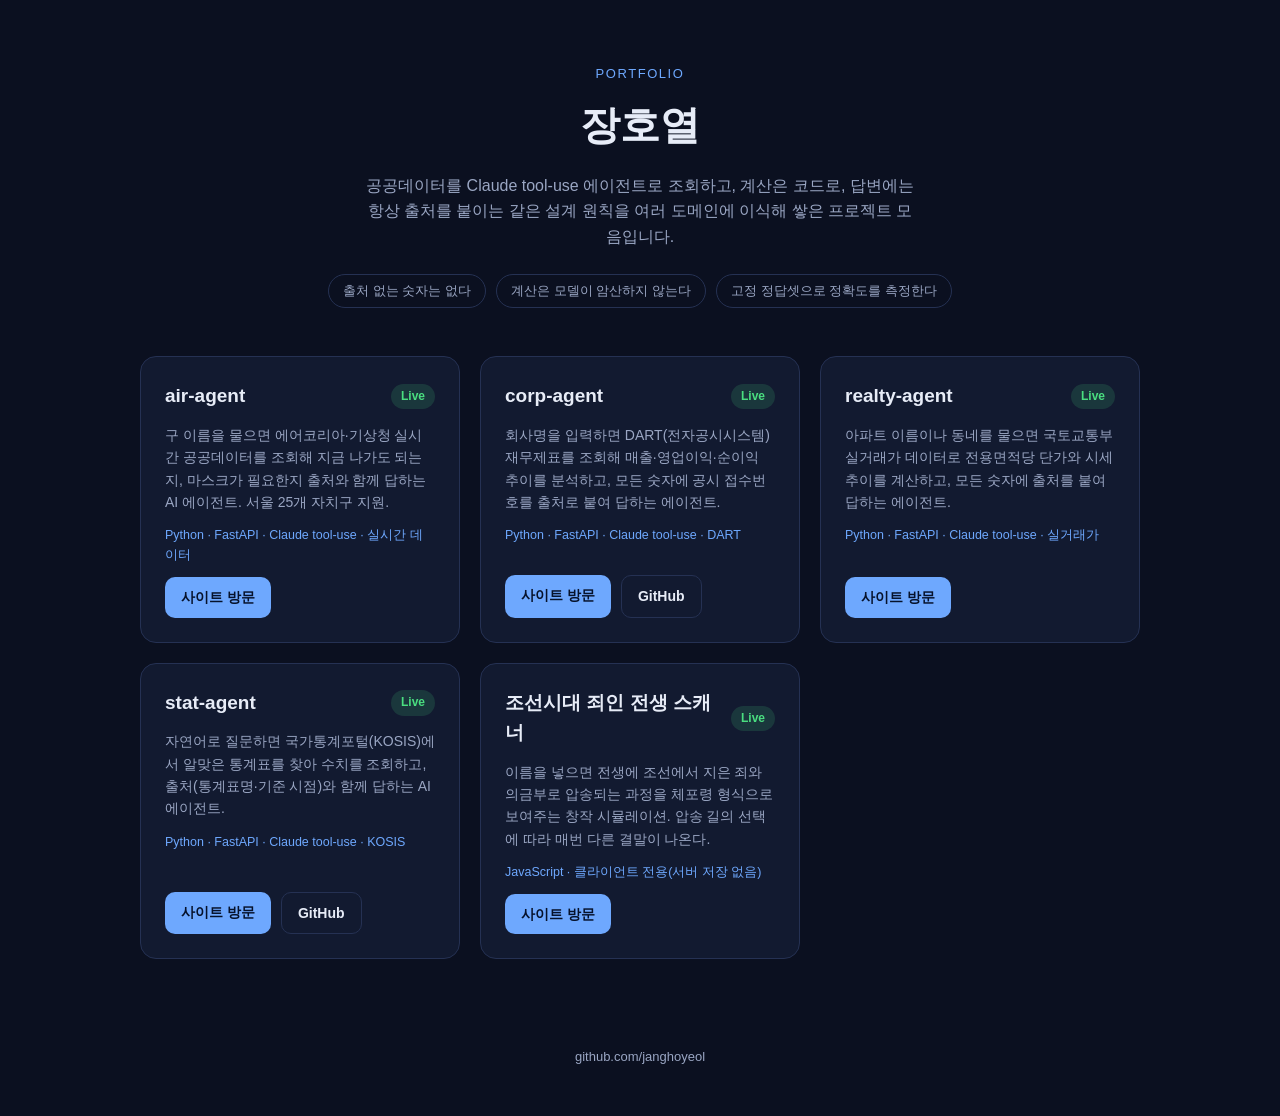
==== index.html @ 23e23350 "Add portfolio showcase site Static page listing air-agent, corp-agent, realty-agent, stat-agent, and" ====
<!doctype html>
<html lang="ko">
<head>
<meta charset="utf-8">
<meta name="viewport" content="width=device-width, initial-scale=1">
<title>장호열 — AI 에이전트 포트폴리오</title>
<meta name="description" content="공공데이터를 Claude tool-use 에이전트로 조회하고 출처와 함께 답하는 프로젝트 모음">
<link rel="stylesheet" href="style.css">
</head>
<body>
<header class="hero">
  <p class="eyebrow">Portfolio</p>
  <h1>장호열</h1>
  <p class="lede">
    공공데이터를 Claude tool-use 에이전트로 조회하고, 계산은 코드로, 답변에는 항상
    출처를 붙이는 같은 설계 원칙을 여러 도메인에 이식해 쌓은 프로젝트 모음입니다.
  </p>
  <ul class="principles">
    <li>출처 없는 숫자는 없다</li>
    <li>계산은 모델이 암산하지 않는다</li>
    <li>고정 정답셋으로 정확도를 측정한다</li>
  </ul>
</header>

<main class="grid">

  <article class="card">
    <div class="card-top">
      <h2>air-agent</h2>
      <span class="badge live">Live</span>
    </div>
    <p class="desc">
      구 이름을 물으면 에어코리아·기상청 실시간 공공데이터를 조회해 지금 나가도 되는지,
      마스크가 필요한지 출처와 함께 답하는 AI 에이전트. 서울 25개 자치구 지원.
    </p>
    <p class="tags">Python · FastAPI · Claude tool-use · 실시간 데이터</p>
    <div class="actions">
      <a class="btn primary" href="https://air-agent-b5s1.onrender.com" target="_blank" rel="noopener">사이트 방문</a>
    </div>
  </article>

  <article class="card">
    <div class="card-top">
      <h2>corp-agent</h2>
      <span class="badge live">Live</span>
    </div>
    <p class="desc">
      회사명을 입력하면 DART(전자공시시스템) 재무제표를 조회해 매출·영업이익·순이익
      추이를 분석하고, 모든 숫자에 공시 접수번호를 출처로 붙여 답하는 에이전트.
    </p>
    <p class="tags">Python · FastAPI · Claude tool-use · DART</p>
    <div class="actions">
      <a class="btn primary" href="https://corp-agent.onrender.com/" target="_blank" rel="noopener">사이트 방문</a>
      <a class="btn ghost" href="https://github.com/janghoyeol/corp-agent" target="_blank" rel="noopener">GitHub</a>
    </div>
  </article>

  <article class="card">
    <div class="card-top">
      <h2>realty-agent</h2>
      <span class="badge live">Live</span>
    </div>
    <p class="desc">
      아파트 이름이나 동네를 물으면 국토교통부 실거래가 데이터로 전용면적당 단가와
      시세 추이를 계산하고, 모든 숫자에 출처를 붙여 답하는 에이전트.
    </p>
    <p class="tags">Python · FastAPI · Claude tool-use · 실거래가</p>
    <div class="actions">
      <a class="btn primary" href="https://realty-agent-01ar.onrender.com/" target="_blank" rel="noopener">사이트 방문</a>
    </div>
  </article>

  <article class="card">
    <div class="card-top">
      <h2>stat-agent</h2>
      <span class="badge live">Live</span>
    </div>
    <p class="desc">
      자연어로 질문하면 국가통계포털(KOSIS)에서 알맞은 통계표를 찾아 수치를 조회하고,
      출처(통계표명·기준 시점)와 함께 답하는 AI 에이전트.
    </p>
    <p class="tags">Python · FastAPI · Claude tool-use · KOSIS</p>
    <div class="actions">
      <a class="btn primary" href="https://stat-agent.onrender.com" target="_blank" rel="noopener">사이트 방문</a>
      <a class="btn ghost" href="https://github.com/janghoyeol/stat-agent" target="_blank" rel="noopener">GitHub</a>
    </div>
  </article>

  <article class="card">
    <div class="card-top">
      <h2>조선시대 죄인 전생 스캐너</h2>
      <span class="badge live">Live</span>
    </div>
    <p class="desc">
      이름을 넣으면 전생에 조선에서 지은 죄와 의금부로 압송되는 과정을 체포령 형식으로
      보여주는 창작 시뮬레이션. 압송 길의 선택에 따라 매번 다른 결말이 나온다.
    </p>
    <p class="tags">JavaScript · 클라이언트 전용(서버 저장 없음)</p>
    <div class="actions">
      <a class="btn primary" href="https://joseon-simul.pages.dev/" target="_blank" rel="noopener">사이트 방문</a>
    </div>
  </article>

</main>

<footer>
  <a href="https://github.com/janghoyeol" target="_blank" rel="noopener">github.com/janghoyeol</a>
</footer>
</body>
</html>
---- style.css ----
:root {
  --bg: #0b1020;
  --surface: #121a30;
  --border: #253153;
  --text: #e7ecf7;
  --muted: #9aa6c3;
  --accent: #6ea8fe;
  --accent-ink: #06122b;
}

* { box-sizing: border-box; }

body {
  margin: 0;
  background: var(--bg);
  color: var(--text);
  font-family: -apple-system, BlinkMacSystemFont, "Segoe UI", "Noto Sans KR", sans-serif;
  line-height: 1.6;
}

.hero {
  max-width: 760px;
  margin: 0 auto;
  padding: 64px 20px 32px;
  text-align: center;
}

.eyebrow {
  margin: 0 0 8px;
  color: var(--accent);
  font-size: 13px;
  letter-spacing: 0.12em;
  text-transform: uppercase;
}

.hero h1 {
  margin: 0 0 16px;
  font-size: clamp(28px, 5vw, 40px);
}

.lede {
  margin: 0 auto 24px;
  max-width: 560px;
  color: var(--muted);
  font-size: 16px;
}

.principles {
  display: flex;
  flex-wrap: wrap;
  justify-content: center;
  gap: 10px;
  list-style: none;
  margin: 0;
  padding: 0;
}

.principles li {
  border: 1px solid var(--border);
  border-radius: 999px;
  padding: 6px 14px;
  font-size: 13px;
  color: var(--muted);
}

.grid {
  max-width: 1040px;
  margin: 0 auto;
  padding: 16px 20px 64px;
  display: grid;
  grid-template-columns: repeat(auto-fit, minmax(280px, 1fr));
  gap: 20px;
}

.card {
  background: var(--surface);
  border: 1px solid var(--border);
  border-radius: 16px;
  padding: 24px;
  display: flex;
  flex-direction: column;
  gap: 12px;
}

.card-top {
  display: flex;
  align-items: center;
  justify-content: space-between;
  gap: 8px;
}

.card-top h2 {
  margin: 0;
  font-size: 19px;
}

.badge {
  font-size: 12px;
  font-weight: 600;
  padding: 3px 10px;
  border-radius: 999px;
  white-space: nowrap;
}

.badge.live {
  background: rgba(74, 222, 128, 0.15);
  color: #4ade80;
}

.desc {
  margin: 0;
  color: var(--muted);
  font-size: 14px;
}

.tags {
  margin: 0;
  color: var(--accent);
  font-size: 12.5px;
}

.actions {
  margin-top: auto;
  display: flex;
  gap: 10px;
  flex-wrap: wrap;
}

.btn {
  display: inline-block;
  padding: 9px 16px;
  border-radius: 10px;
  font-size: 14px;
  font-weight: 600;
  text-decoration: none;
}

.btn.primary {
  background: var(--accent);
  color: var(--accent-ink);
}

.btn.ghost {
  border: 1px solid var(--border);
  color: var(--text);
}

footer {
  text-align: center;
  padding: 24px 20px 48px;
  color: var(--muted);
  font-size: 13px;
}

footer a {
  color: var(--muted);
  text-decoration: none;
}

footer a:hover {
  color: var(--text);
}
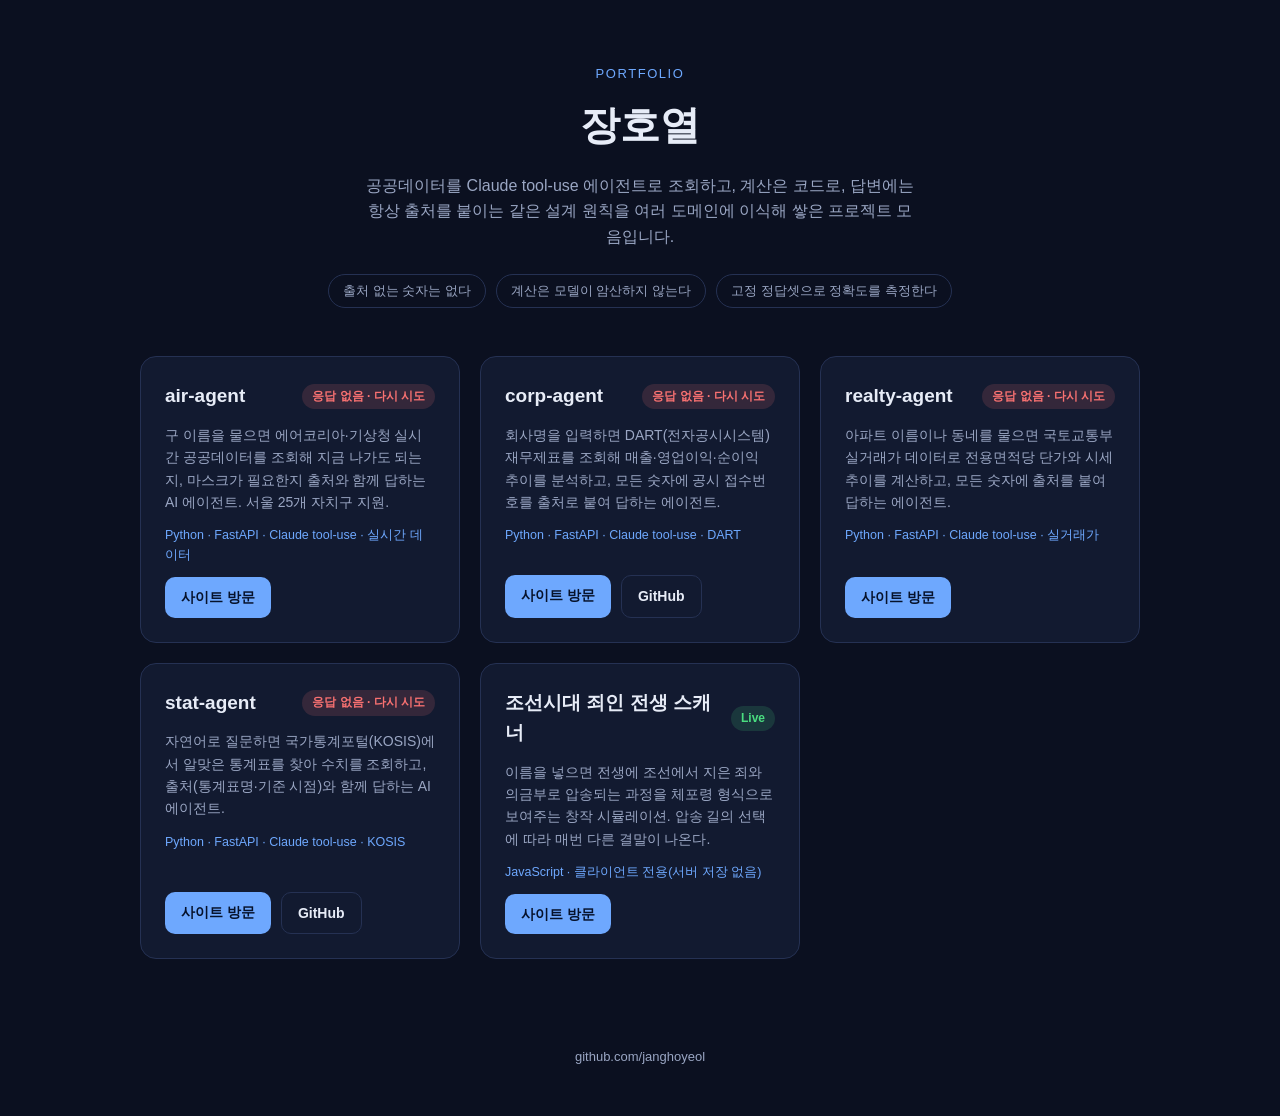
==== commit 65697937: "Wake Render-hosted agents on page load, show live status per card Free-tier Render services sleep af" ====
--- a/index.html
+++ b/index.html
@@ -7,6 +7,7 @@
 <meta name="description" content="공공데이터를 Claude tool-use 에이전트로 조회하고 출처와 함께 답하는 프로젝트 모음">
 <link rel="stylesheet" href="style.css">
 </head>
+
 <body>
 <header class="hero">
   <p class="eyebrow">Portfolio</p>
@@ -27,7 +28,7 @@
   <article class="card">
     <div class="card-top">
       <h2>air-agent</h2>
-      <span class="badge live">Live</span>
+      <span class="badge checking" data-wake-url="https://air-agent-b5s1.onrender.com">확인 중…</span>
     </div>
     <p class="desc">
       구 이름을 물으면 에어코리아·기상청 실시간 공공데이터를 조회해 지금 나가도 되는지,
@@ -42,7 +43,7 @@
   <article class="card">
     <div class="card-top">
       <h2>corp-agent</h2>
-      <span class="badge live">Live</span>
+      <span class="badge checking" data-wake-url="https://corp-agent.onrender.com/">확인 중…</span>
     </div>
     <p class="desc">
       회사명을 입력하면 DART(전자공시시스템) 재무제표를 조회해 매출·영업이익·순이익
@@ -58,7 +59,7 @@
   <article class="card">
     <div class="card-top">
       <h2>realty-agent</h2>
-      <span class="badge live">Live</span>
+      <span class="badge checking" data-wake-url="https://realty-agent-01ar.onrender.com/">확인 중…</span>
     </div>
     <p class="desc">
       아파트 이름이나 동네를 물으면 국토교통부 실거래가 데이터로 전용면적당 단가와
@@ -73,7 +74,7 @@
   <article class="card">
     <div class="card-top">
       <h2>stat-agent</h2>
-      <span class="badge live">Live</span>
+      <span class="badge checking" data-wake-url="https://stat-agent.onrender.com">확인 중…</span>
     </div>
     <p class="desc">
       자연어로 질문하면 국가통계포털(KOSIS)에서 알맞은 통계표를 찾아 수치를 조회하고,
@@ -106,5 +107,6 @@
 <footer>
   <a href="https://github.com/janghoyeol" target="_blank" rel="noopener">github.com/janghoyeol</a>
 </footer>
+<script src="app.js"></script>
 </body>
 </html>
--- a/style.css
+++ b/style.css
@@ -107,6 +107,23 @@
   color: #4ade80;
 }
 
+.badge.checking {
+  background: rgba(250, 204, 21, 0.15);
+  color: #facc15;
+  animation: pulse 1.4s ease-in-out infinite;
+}
+
+.badge.error {
+  background: rgba(248, 113, 113, 0.15);
+  color: #f87171;
+  cursor: pointer;
+}
+
+@keyframes pulse {
+  0%, 100% { opacity: 1; }
+  50% { opacity: 0.5; }
+}
+
 .desc {
   margin: 0;
   color: var(--muted);
